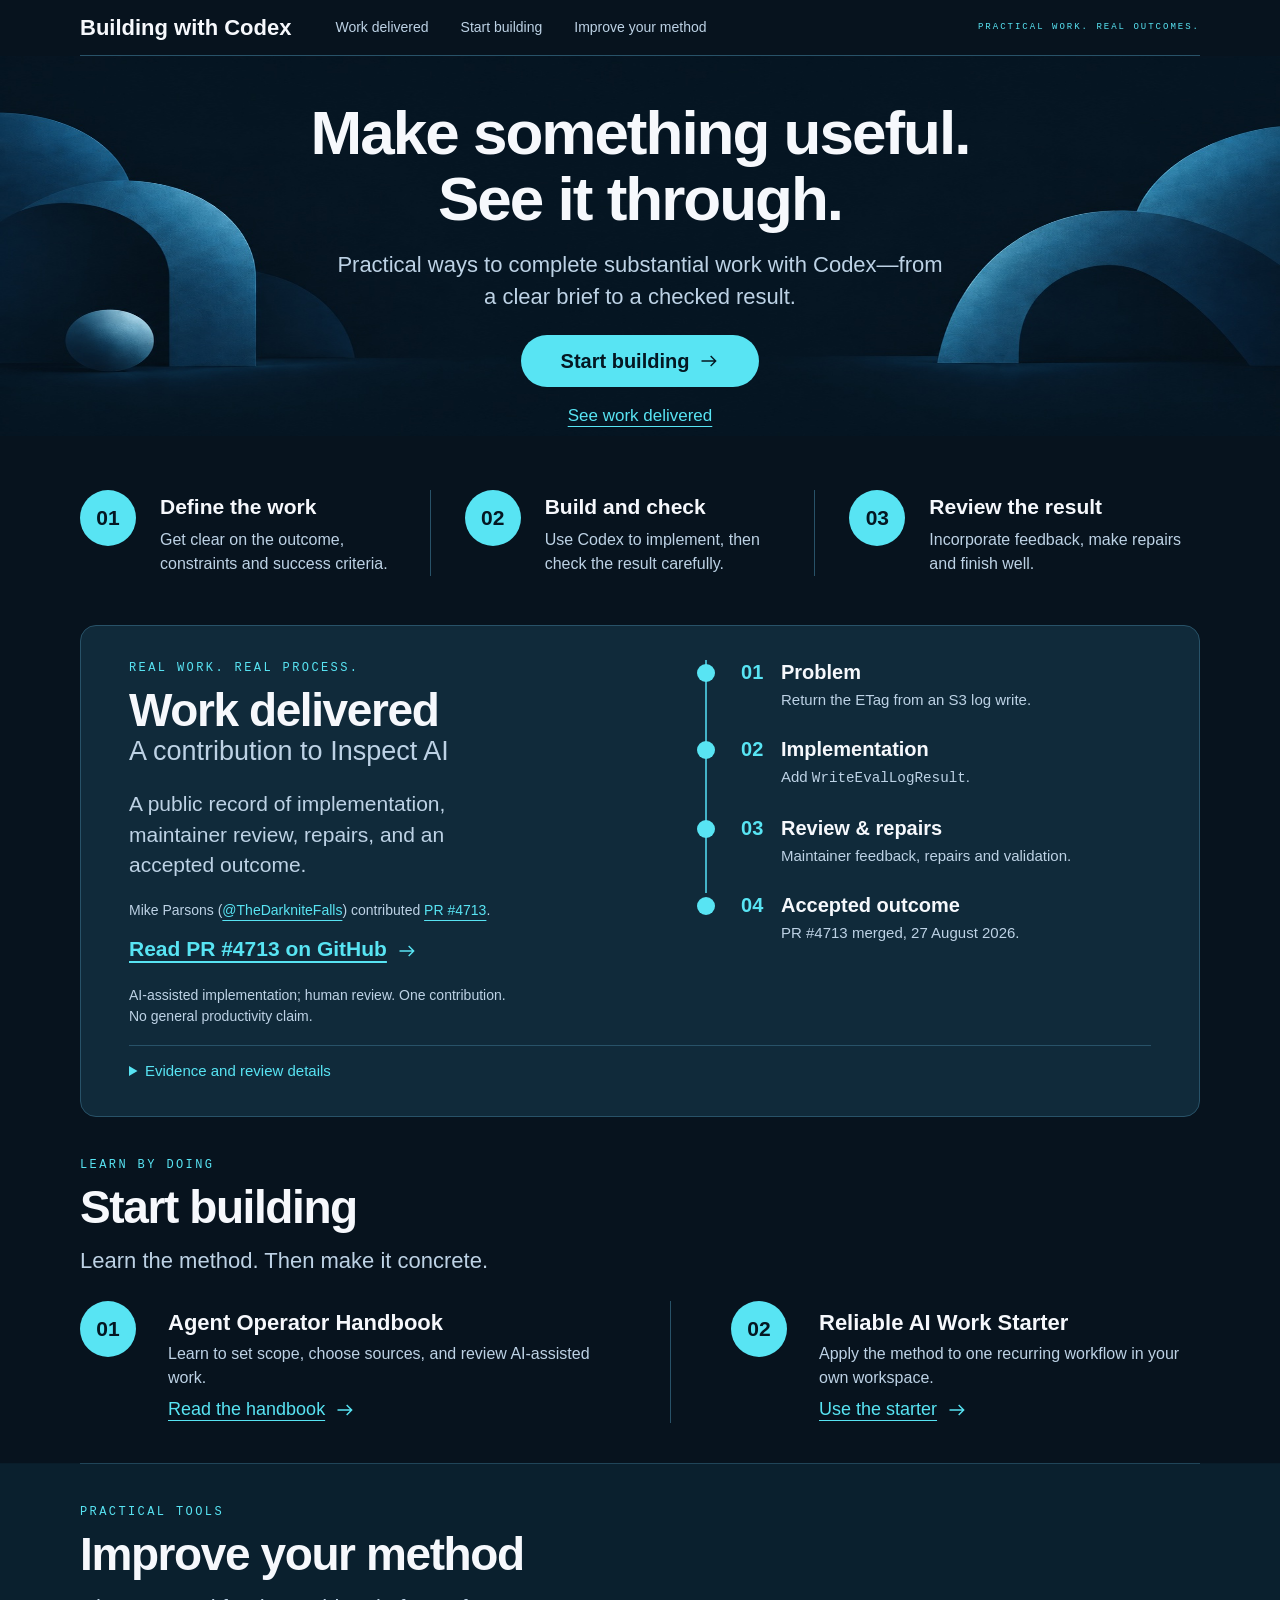
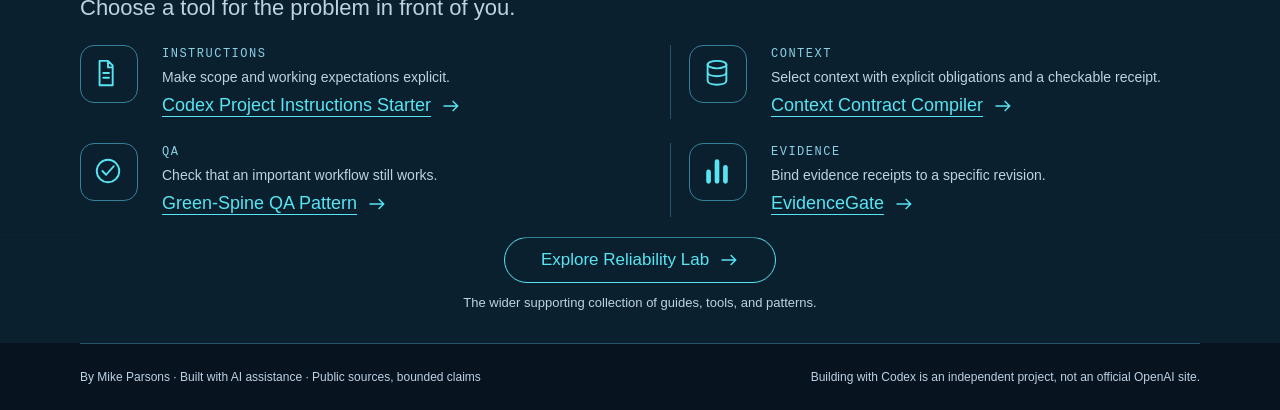
==== site/index.html @ 7960ef3a "Publish Building with Codex website" ====
<!doctype html>
<html lang="en">
<head>
<meta charset="utf-8">
<meta name="viewport" content="width=device-width, initial-scale=1">
<meta name="description" content="Practical ways to complete substantial useful work with Codex, with a public record of a reviewed contribution and tools to start building.">
<title>Building with Codex</title>
<link rel="icon" href="data:,">
<link rel="stylesheet" href="styles.css">
</head>
<body>
<a class="skip" href="#main">Skip to content</a>
<header class="wrap"><a class="brand" href="#main">Building with Codex</a><nav aria-label="Main navigation"><a href="#work">Work delivered</a><a href="#start">Start building<svg class="arrow" aria-hidden="true" viewBox="0 0 24 24" fill="none" stroke="currentColor" stroke-width="1.7"><path d="M3 12h17m-6-6 6 6-6 6"/></svg></a><a href="#method">Improve your method</a></nav><span class="tagline">Practical work. Real outcomes.</span></header>
<main id="main" tabindex="-1">
<section class="hero" aria-labelledby="hero-title">
<div class="hero-copy wrap"><h1 id="hero-title">Make something useful.<br>See it through.</h1><p class="intro">Practical ways to complete substantial work with Codex—from a clear brief to a checked result.</p><div class="actions"><a class="button" href="#start">Start building<svg class="arrow" aria-hidden="true" viewBox="0 0 24 24" fill="none" stroke="currentColor" stroke-width="1.7"><path d="M3 12h17m-6-6 6 6-6 6"/></svg></a><a href="#work">See work delivered</a></div></div>
<ol class="principles wrap"><li><span aria-hidden="true">01</span><div><h3>Define the work</h3><p>Get clear on the outcome, constraints and success criteria.</p></div></li><li><span aria-hidden="true">02</span><div><h3>Build and check</h3><p>Use Codex to implement, then check the result carefully.</p></div></li><li><span aria-hidden="true">03</span><div><h3>Review the result</h3><p>Incorporate feedback, make repairs and finish well.</p></div></li></ol>
</section>
<section id="work" class="work wrap" aria-labelledby="work-title"><div class="split">
<div class="case-summary"><p class="eyebrow">Real work. Real process.</p><h2 id="work-title">Work delivered</h2><h3>A contribution to Inspect AI</h3><p class="intro">A public record of implementation, maintainer review, repairs, and an accepted outcome.</p><p>Mike Parsons (<a href="https://github.com/TheDarkniteFalls">@TheDarkniteFalls</a>) contributed <a href="https://github.com/UKGovernmentBEIS/inspect_ai/pull/4713">PR #4713</a>.</p><a class="case-link" href="https://github.com/UKGovernmentBEIS/inspect_ai/pull/4713">Read PR #4713 on GitHub<svg class="arrow" aria-hidden="true" viewBox="0 0 24 24" fill="none" stroke="currentColor" stroke-width="1.7"><path d="M3 12h17m-6-6 6 6-6 6"/></svg></a></div>
<ol class="timeline compact"><li><h3>Problem</h3><p>Return the ETag from an S3 log write.</p></li><li><h3>Implementation</h3><p>Add <code>WriteEvalLogResult</code>.</p></li><li><h3>Review &amp; repairs</h3><p>Maintainer feedback, repairs and validation.</p></li><li><h3>Accepted outcome</h3><p>PR #4713 merged, 27 August 2026.</p></li></ol><p class="case-note">AI-assisted implementation; human review. One contribution. No general productivity claim.</p><details class="evidence"><summary>Evidence and review details</summary><ol class="timeline"><li><h3>Problem</h3><p><a href="https://github.com/UKGovernmentBEIS/inspect_ai/issues/4699">Issue #4699</a> requested the ETag from an S3 log write so callers could chain conditional writes.</p></li><li><h3>Implementation</h3><p><code>WriteEvalLogResult</code> returns the S3 write ETag from <code>write_eval_log</code>, or <code>None</code> for non-S3 writes.</p></li><li><h3>Review &amp; repairs</h3><p>Maintainer @ransomr requested changes. Repairs covered ETag capture, tracing, missing-file behavior, documentation, and the <a href="https://github.com/UKGovernmentBEIS/inspect_ai/commit/41d1eea0a1250882f185164006537cf470f81890">Trio S3 read path</a>. <a href="https://github.com/UKGovernmentBEIS/inspect_ai/pull/4713#issuecomment-5423644553">Read the repair summary</a>.</p></li><li><h3>Accepted outcome</h3><p>@ransomr <a href="https://github.com/UKGovernmentBEIS/inspect_ai/pull/4713#pullrequestreview-5043840043">approved the repaired PR</a>, which was <a href="https://github.com/UKGovernmentBEIS/inspect_ai/commit/e789de9a2a38961ce4d8051d04f62a5bc8f66c46">merged on 27 August 2026</a>.</p></li></ol>
<div class="disclosure"><p><strong>AI assistance:</strong> OpenAI Codex assisted implementation, review, and validation. The public PR says the final diff and results were reviewed before publication. Maintainer review comments also disclose AI generation with maintainer review before posting.</p><p><strong>What this shows:</strong> one specific contribution and its repair cycle. It does not establish speed, productivity, or general capability. A measured case study is a future possibility, not a result reported here.</p></div></details>
</div></section>
<section id="start" class="wrap section" aria-labelledby="start-title"><p class="eyebrow">Learn by doing</p><h2 id="start-title">Start building</h2><p class="intro">Learn the method. Then make it concrete.</p><ol class="routes"><li><span class="number" aria-hidden="true">01</span><div><h3>Agent Operator Handbook</h3><p>Learn to set scope, choose sources, and review AI-assisted work.</p><a href="https://github.com/TheDarkniteFalls/agent-operator-handbook">Read the handbook<svg class="arrow" aria-hidden="true" viewBox="0 0 24 24" fill="none" stroke="currentColor" stroke-width="1.7"><path d="M3 12h17m-6-6 6 6-6 6"/></svg></a></div></li><li><span class="number" aria-hidden="true">02</span><div><h3>Reliable AI Work Starter</h3><p>Apply the method to one recurring workflow in your own workspace.</p><a href="https://github.com/TheDarkniteFalls/reliable-ai-work-starter">Use the starter<svg class="arrow" aria-hidden="true" viewBox="0 0 24 24" fill="none" stroke="currentColor" stroke-width="1.7"><path d="M3 12h17m-6-6 6 6-6 6"/></svg></a></div></li></ol></section>
<section id="method" class="wrap section method" aria-labelledby="method-title"><div><p class="eyebrow">Practical tools</p><h2 id="method-title">Improve your method</h2><p class="intro">Choose a tool for the problem in front of you.</p></div><dl class="tools"><div><dt><svg class="tool-icon" aria-hidden="true" viewBox="0 0 32 32" fill="none" stroke="currentColor" stroke-width="2" stroke-linecap="round" stroke-linejoin="round"><path d="M7 3h9l5 5v21H7z M16 3v7h5 M11 16h6 M11 21h6"/></svg>Instructions</dt><dd><p>Make scope and working expectations explicit.</p><a href="https://github.com/TheDarkniteFalls/codex-project-instructions-starter">Codex Project Instructions Starter<svg class="arrow" aria-hidden="true" viewBox="0 0 24 24" fill="none" stroke="currentColor" stroke-width="1.7"><path d="M3 12h17m-6-6 6 6-6 6"/></svg></a></dd></div><div><dt><svg class="tool-icon" aria-hidden="true" viewBox="0 0 32 32" fill="none" stroke="currentColor" stroke-width="2" stroke-linecap="round" stroke-linejoin="round"><ellipse cx="16" cy="7" rx="10" ry="4"/><path d="M6 7v17c0 6 20 6 20 0V7 M6 15c0 6 20 6 20 0"/></svg>Context</dt><dd><p>Select context with explicit obligations and a checkable receipt.</p><a href="https://github.com/TheDarkniteFalls/context-contract-compiler">Context Contract Compiler<svg class="arrow" aria-hidden="true" viewBox="0 0 24 24" fill="none" stroke="currentColor" stroke-width="1.7"><path d="M3 12h17m-6-6 6 6-6 6"/></svg></a></dd></div><div><dt><svg class="tool-icon" aria-hidden="true" viewBox="0 0 32 32" fill="none" stroke="currentColor" stroke-width="2" stroke-linecap="round" stroke-linejoin="round"><circle cx="16" cy="16" r="12"/><path d="m10 16 4 4 8-9"/></svg>QA</dt><dd><p>Check that an important workflow still works.</p><a href="https://github.com/TheDarkniteFalls/green-spine-qa-pattern">Green-Spine QA Pattern<svg class="arrow" aria-hidden="true" viewBox="0 0 24 24" fill="none" stroke="currentColor" stroke-width="1.7"><path d="M3 12h17m-6-6 6 6-6 6"/></svg></a></dd></div><div><dt><svg class="tool-icon" aria-hidden="true" viewBox="0 0 32 32" fill="none" stroke="currentColor" stroke-width="2" stroke-linecap="round" stroke-linejoin="round"><path d="M7 27V17 M16 27V6 M25 27V12" stroke-width="5"/></svg>Evidence</dt><dd><p>Bind evidence receipts to a specific revision.</p><a href="https://github.com/TheDarkniteFalls/evidencegate">EvidenceGate<svg class="arrow" aria-hidden="true" viewBox="0 0 24 24" fill="none" stroke="currentColor" stroke-width="1.7"><path d="M3 12h17m-6-6 6 6-6 6"/></svg></a></dd></div></dl></section>
<aside class="lab wrap"><div><h2><a class="button outline" href="https://github.com/TheDarkniteFalls/local-assistant-reliability-lab">Explore Reliability Lab<svg class="arrow" aria-hidden="true" viewBox="0 0 24 24" fill="none" stroke="currentColor" stroke-width="1.7"><path d="M3 12h17m-6-6 6 6-6 6"/></svg></a></h2><p>The wider supporting collection of guides, tools, and patterns.</p></div></aside>
</main>
<footer class="wrap"><p>By Mike Parsons · Built with AI assistance · Public sources, bounded claims</p><p>Building with Codex is an independent project, not an official OpenAI site.</p></footer>
</body></html>
---- site/styles.css ----
:root{color-scheme:dark;--bg:#07131e;--surface:#102a3a;--ink:#f6f8fc;--muted:#bdd2e5;--accent:#58e4f3;--line:#285268;font-family:Arial,Helvetica,sans-serif;color:var(--ink);background:var(--bg)}
*{box-sizing:border-box}body{margin:0;font-size:17px;line-height:1.5}a{color:var(--accent);text-underline-offset:5px}a:hover{color:white}a:focus-visible,summary:focus-visible{outline:3px solid var(--accent);outline-offset:6px}p,h1,h2,h3{margin:0}p{color:var(--muted)}.wrap{width:min(1120px,calc(100% - 72px));margin-inline:auto}header{display:flex;align-items:center;gap:44px;min-height:56px;border-bottom:1px solid var(--line)}.brand{color:var(--ink);font-size:22px;font-weight:700;text-decoration:none;white-space:nowrap}nav{display:flex;gap:32px}nav a{color:var(--muted);font-size:14px;text-decoration:none}.tagline{margin-left:auto;color:var(--accent);text-transform:uppercase;font:9px/1.5 monospace;letter-spacing:2px}h1{font-size:clamp(40px,5.3vw,62px);line-height:1.06;letter-spacing:-2px;font-weight:750}h2{font-size:46px;line-height:1.1;letter-spacing:-1.4px}h3{font-size:23px;line-height:1.25}.intro{font-size:22px;line-height:1.45;margin-top:12px}.hero{background-image:url('assets/workshop.jpg');background-position:center top;background-repeat:no-repeat;background-size:100% 380px}.hero-copy{text-align:center;padding:44px 0 24px}.hero-copy .intro{max-width:620px;margin:18px auto 0}.actions{display:flex;align-items:center;flex-direction:column;gap:16px;margin-top:22px}.button{display:inline-flex;align-items:center;justify-content:center;border-radius:32px;background:var(--accent);color:#041722;padding:11px 40px;font-size:20px;font-weight:700;text-decoration:none;min-height:46px}.button:hover{background:#a0f4fc;color:#041722}.principles{list-style:none;display:grid;grid-template-columns:repeat(3,1fr);gap:34px;padding:20px 0 32px}.principles li{display:flex;align-items:flex-start;gap:24px;padding-right:24px;border-right:1px solid var(--line)}.principles li:last-child{border:0;padding-right:0}.principles span,.number{display:grid;place-items:center;flex:none;width:56px;height:56px;border-radius:50%;background:var(--accent);color:#041722;font-size:21px;font-weight:700}.principles h3{font-size:21px;margin:4px 0 8px}.principles p{font-size:16px;line-height:1.5}.work{padding:34px 48px;background:var(--surface);border:1px solid var(--line);border-radius:16px}.split{display:grid;grid-template-columns:1fr 1fr;column-gap:70px}.eyebrow{color:var(--accent);font:12px/1.4 monospace;text-transform:uppercase;letter-spacing:2.4px;margin-bottom:8px}.case-summary h3{font-size:27px;font-weight:500;color:var(--muted)}.case-summary .intro{max-width:370px;margin-block:20px;font-size:21px}.case-summary>p:not(.intro):not(.eyebrow){font-size:14px;margin-bottom:12px}.case-link{font-size:21px;font-weight:600}.timeline{list-style:none;padding:0 0 0 30px;margin:0;counter-reset:step}.timeline li{counter-increment:step;position:relative;border-left:2px solid #43b2c7;padding:0 0 26px 46px}.timeline li:last-child{border-color:transparent;padding-bottom:0}.timeline li:before{content:'';position:absolute;left:-10px;top:4px;width:18px;height:18px;background:var(--accent);border-radius:50%}.timeline h3{font-size:20px;margin-bottom:4px}.timeline h3:before{content:'0' counter(step);color:var(--accent);font-size:20px;display:inline-block;width:40px;margin-left:-12px}.timeline p{font-size:15px;padding-left:28px}.case-note{font-size:14px;max-width:390px;margin-top:20px}.evidence{grid-column:1/-1;margin-top:18px;border-top:1px solid var(--line);padding-top:14px;font-size:15px}.evidence summary{color:var(--accent);cursor:pointer;width:fit-content}.evidence .timeline{margin-top:28px}.evidence .timeline p{max-width:780px}.disclosure{border-top:1px solid var(--line);margin-top:24px;padding-top:20px}.disclosure p+p{margin-top:12px}code{font-size:.95em;overflow-wrap:anywhere}.section{padding-block:40px}.routes{list-style:none;padding:0;margin:24px 0 0;display:grid;grid-template-columns:1fr 1fr;gap:60px}.routes li{display:flex;gap:32px}.routes li+li{border-left:1px solid var(--line);padding-left:60px}.routes h3{font-size:22px;margin-top:8px}.routes p{font-size:16px;margin:6px 0}.routes a{font-size:18px}.method{border-top:1px solid var(--line);padding-bottom:20px}.tools{margin:22px 0 0;display:grid;grid-template-columns:1fr 1fr;gap:24px 60px}.tools>div{position:relative;padding-left:82px;min-height:74px}.tools>div:before{content:'';position:absolute;left:0;top:0;width:56px;height:56px;border:1px solid #368199;border-radius:14px;background-position:center;background-repeat:no-repeat;background-size:28px}.tools>div:nth-child(even){border-left:1px solid var(--line);padding-left:100px}.tools>div:nth-child(even):before{left:18px}dt{font:12px/1.5 monospace;text-transform:uppercase;letter-spacing:1.5px;color:#8bd0e5}dd{margin:4px 0 0}dd p{font-size:14px;margin-bottom:4px}dd a{font-size:18px}.lab{text-align:center;padding:0 0 30px}.lab h2{font-size:18px;letter-spacing:0}.outline{font-size:17px;font-weight:500;border:1px solid var(--accent);background:none;color:var(--accent);padding:10px 36px}.lab p{font-size:13px;margin-top:10px}footer{border-top:1px solid var(--line);padding-block:24px;display:flex;justify-content:space-between;gap:24px;font-size:12px}.skip{position:absolute;top:-100px;left:16px;background:var(--bg);padding:12px;z-index:5}.skip:focus{top:12px}main:focus{outline:none}
@media(max-width:1000px){.wrap{width:calc(100% - 48px)}header{gap:24px}.tagline{display:none}nav{margin-left:auto;gap:20px}.hero{background-size:auto 410px}.split{gap:30px}.work{padding:30px}.principles{gap:20px}.principles li{gap:14px;padding-right:16px}.principles h3{font-size:18px}.principles p{font-size:14px}.routes{gap:30px}.routes li{gap:20px}.routes li+li{padding-left:30px}.tools{gap:24px}.tools>div:nth-child(even){padding-left:82px}.tools>div:nth-child(even):before{left:8px}dd a{font-size:16px}}
@media(max-width:700px){.wrap{width:calc(100% - 36px)}header{flex-wrap:wrap;gap:12px;padding-block:18px}.brand{font-size:21px}nav{width:100%;margin:0;justify-content:space-between;gap:10px}nav a{font-size:12px}.hero{background-size:auto 340px}.hero-copy{padding-top:42px}h1{font-size:42px;letter-spacing:-1.5px}.hero-copy .intro{font-size:18px;max-width:350px}.principles{grid-template-columns:1fr;gap:20px;padding-top:18px}.principles li{border:0;padding:0;gap:20px}.principles h3{font-size:20px}.principles p{font-size:15px}.principles span,.number{width:48px;height:48px;font-size:18px}.split{grid-template-columns:1fr;gap:24px}.work{padding:26px 22px}.work h2,h2{font-size:37px}.case-summary h3{font-size:23px}.case-summary .intro{font-size:19px;margin-block:16px}.timeline{padding-left:9px}.timeline li{padding-left:30px}.case-note{margin:0}.evidence{margin:0}.intro{font-size:19px}.routes,.tools{grid-template-columns:1fr;gap:26px}.routes li+li{border:0;padding-left:0}.routes h3{font-size:21px}.tools>div:nth-child(even){border:0;padding-left:82px}.tools>div:nth-child(even):before{left:0}.section{padding-block:34px}dd a{font-size:17px}footer{display:block}footer p+p{margin-top:10px}}

.arrow{width:20px;height:20px;vertical-align:middle;margin-left:10px;flex:none}.tool-icon{position:absolute;width:30px;height:30px;left:13px;top:13px;color:var(--accent)}.tools>div:nth-child(even) .tool-icon{left:31px}@media(max-width:1000px){.tools>div:nth-child(even) .tool-icon{left:21px}}@media(max-width:700px){.tools>div:nth-child(even) .tool-icon{left:13px}}nav .arrow{display:none}
.method,.lab{background:#0a202e;box-shadow:0 0 0 100vmax #0a202e;clip-path:inset(0 -100vmax)}

dd a{display:inline-flex;align-items:center;gap:10px}dd a .arrow{margin-left:0}
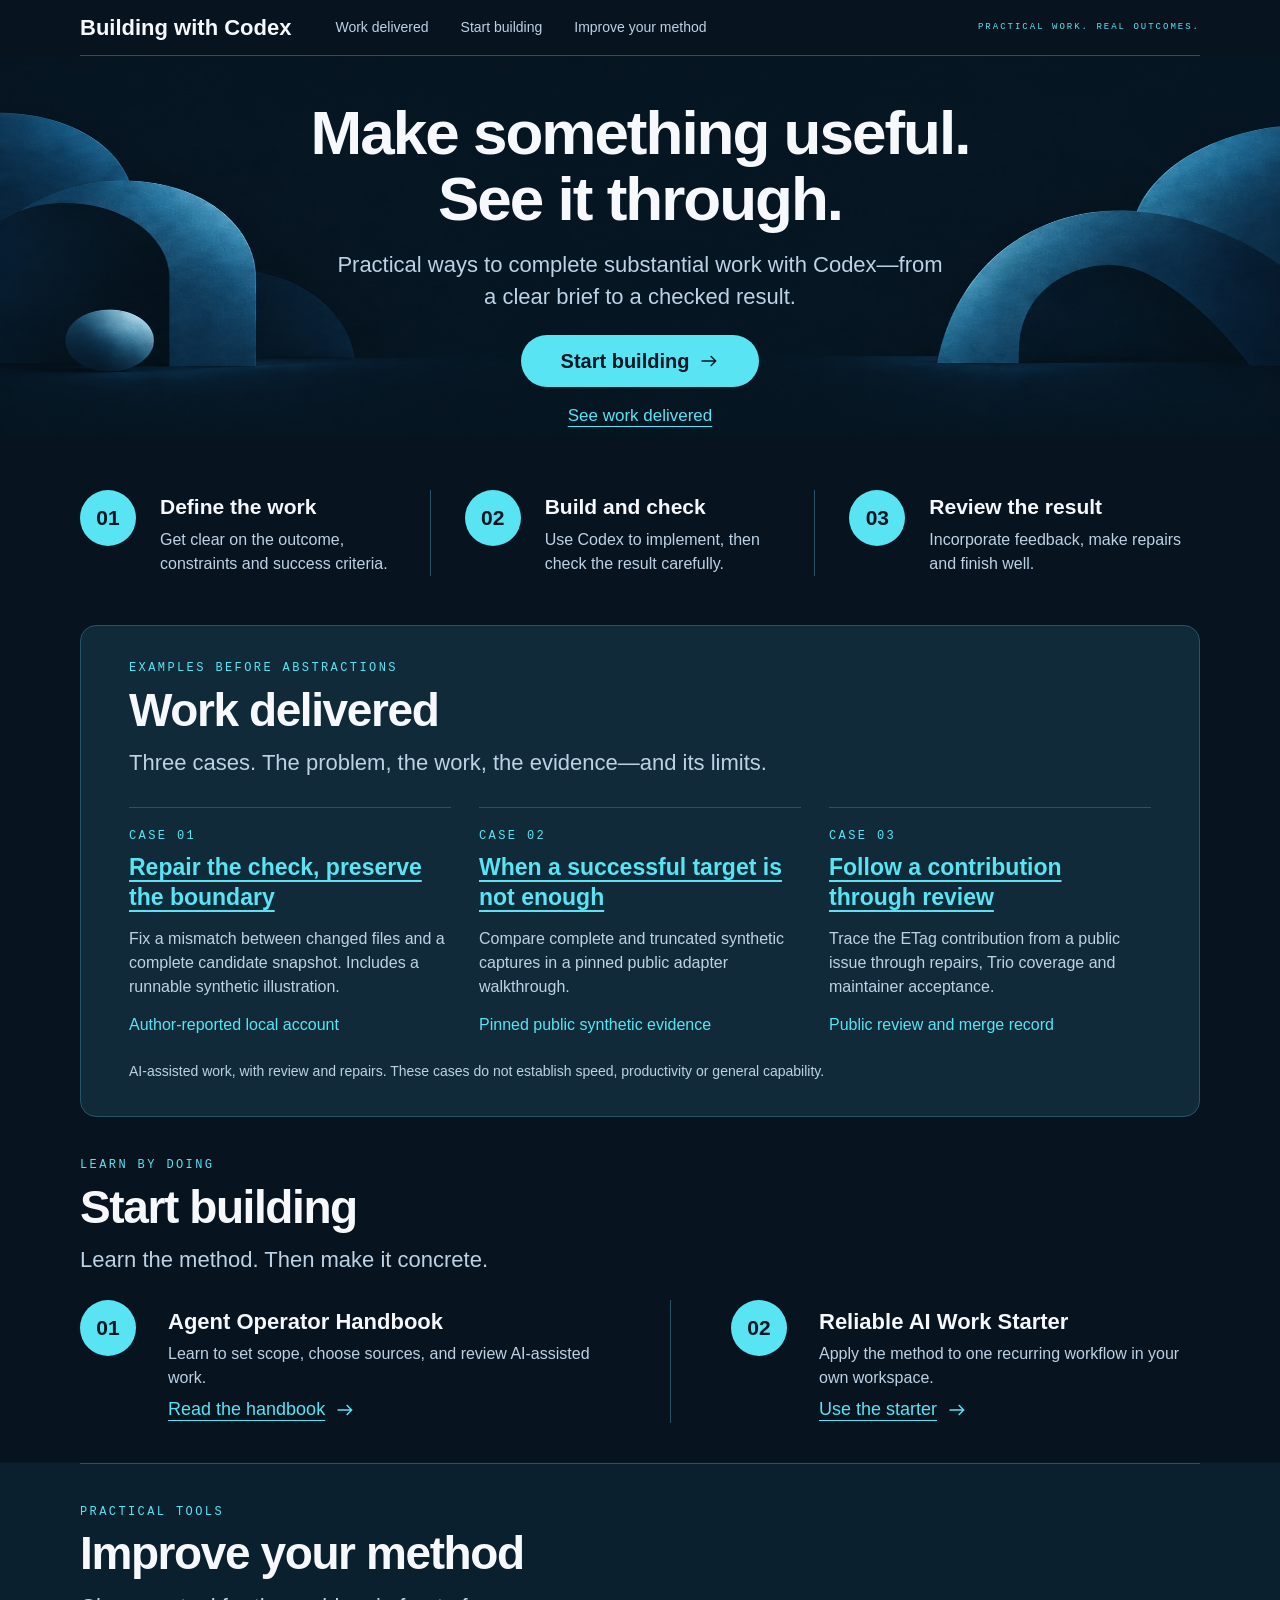
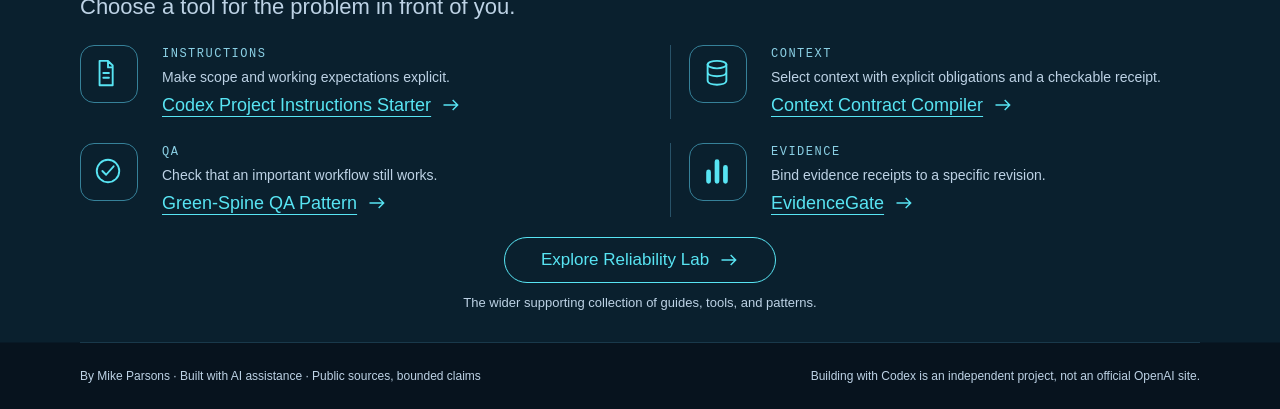
==== commit 4990cab1: "Add three practical Codex case studies" ====
--- a/site/index.html
+++ b/site/index.html
@@ -16,11 +16,7 @@
 <div class="hero-copy wrap"><h1 id="hero-title">Make something useful.<br>See it through.</h1><p class="intro">Practical ways to complete substantial work with Codex—from a clear brief to a checked result.</p><div class="actions"><a class="button" href="#start">Start building<svg class="arrow" aria-hidden="true" viewBox="0 0 24 24" fill="none" stroke="currentColor" stroke-width="1.7"><path d="M3 12h17m-6-6 6 6-6 6"/></svg></a><a href="#work">See work delivered</a></div></div>
 <ol class="principles wrap"><li><span aria-hidden="true">01</span><div><h3>Define the work</h3><p>Get clear on the outcome, constraints and success criteria.</p></div></li><li><span aria-hidden="true">02</span><div><h3>Build and check</h3><p>Use Codex to implement, then check the result carefully.</p></div></li><li><span aria-hidden="true">03</span><div><h3>Review the result</h3><p>Incorporate feedback, make repairs and finish well.</p></div></li></ol>
 </section>
-<section id="work" class="work wrap" aria-labelledby="work-title"><div class="split">
-<div class="case-summary"><p class="eyebrow">Real work. Real process.</p><h2 id="work-title">Work delivered</h2><h3>A contribution to Inspect AI</h3><p class="intro">A public record of implementation, maintainer review, repairs, and an accepted outcome.</p><p>Mike Parsons (<a href="https://github.com/TheDarkniteFalls">@TheDarkniteFalls</a>) contributed <a href="https://github.com/UKGovernmentBEIS/inspect_ai/pull/4713">PR #4713</a>.</p><a class="case-link" href="https://github.com/UKGovernmentBEIS/inspect_ai/pull/4713">Read PR #4713 on GitHub<svg class="arrow" aria-hidden="true" viewBox="0 0 24 24" fill="none" stroke="currentColor" stroke-width="1.7"><path d="M3 12h17m-6-6 6 6-6 6"/></svg></a></div>
-<ol class="timeline compact"><li><h3>Problem</h3><p>Return the ETag from an S3 log write.</p></li><li><h3>Implementation</h3><p>Add <code>WriteEvalLogResult</code>.</p></li><li><h3>Review &amp; repairs</h3><p>Maintainer feedback, repairs and validation.</p></li><li><h3>Accepted outcome</h3><p>PR #4713 merged, 27 August 2026.</p></li></ol><p class="case-note">AI-assisted implementation; human review. One contribution. No general productivity claim.</p><details class="evidence"><summary>Evidence and review details</summary><ol class="timeline"><li><h3>Problem</h3><p><a href="https://github.com/UKGovernmentBEIS/inspect_ai/issues/4699">Issue #4699</a> requested the ETag from an S3 log write so callers could chain conditional writes.</p></li><li><h3>Implementation</h3><p><code>WriteEvalLogResult</code> returns the S3 write ETag from <code>write_eval_log</code>, or <code>None</code> for non-S3 writes.</p></li><li><h3>Review &amp; repairs</h3><p>Maintainer @ransomr requested changes. Repairs covered ETag capture, tracing, missing-file behavior, documentation, and the <a href="https://github.com/UKGovernmentBEIS/inspect_ai/commit/41d1eea0a1250882f185164006537cf470f81890">Trio S3 read path</a>. <a href="https://github.com/UKGovernmentBEIS/inspect_ai/pull/4713#issuecomment-5423644553">Read the repair summary</a>.</p></li><li><h3>Accepted outcome</h3><p>@ransomr <a href="https://github.com/UKGovernmentBEIS/inspect_ai/pull/4713#pullrequestreview-5043840043">approved the repaired PR</a>, which was <a href="https://github.com/UKGovernmentBEIS/inspect_ai/commit/e789de9a2a38961ce4d8051d04f62a5bc8f66c46">merged on 27 August 2026</a>.</p></li></ol>
-<div class="disclosure"><p><strong>AI assistance:</strong> OpenAI Codex assisted implementation, review, and validation. The public PR says the final diff and results were reviewed before publication. Maintainer review comments also disclose AI generation with maintainer review before posting.</p><p><strong>What this shows:</strong> one specific contribution and its repair cycle. It does not establish speed, productivity, or general capability. A measured case study is a future possibility, not a result reported here.</p></div></details>
-</div></section>
+<section id="work" class="work wrap" aria-labelledby="work-title"><p class="eyebrow">Examples before abstractions</p><h2 id="work-title">Work delivered</h2><p class="intro">Three cases. The problem, the work, the evidence—and its limits.</p><div class="case-grid"><article class="case-card"><p class="eyebrow">Case 01</p><h3><a href="cases/validation-repair.html">Repair the check, preserve the boundary</a></h3><p>Fix a mismatch between changed files and a complete candidate snapshot. Includes a runnable synthetic illustration.</p><p class="source-label">Author-reported local account</p></article><article class="case-card"><p class="eyebrow">Case 02</p><h3><a href="cases/bazel-evidence.html">When a successful target is not enough</a></h3><p>Compare complete and truncated synthetic captures in a pinned public adapter walkthrough.</p><p class="source-label">Pinned public synthetic evidence</p></article><article class="case-card"><p class="eyebrow">Case 03</p><h3><a href="cases/inspect-ai.html">Follow a contribution through review</a></h3><p>Trace the ETag contribution from a public issue through repairs, Trio coverage and maintainer acceptance.</p><p class="source-label">Public review and merge record</p></article></div><p class="overview-note">AI-assisted work, with review and repairs. These cases do not establish speed, productivity or general capability.</p></section>
 <section id="start" class="wrap section" aria-labelledby="start-title"><p class="eyebrow">Learn by doing</p><h2 id="start-title">Start building</h2><p class="intro">Learn the method. Then make it concrete.</p><ol class="routes"><li><span class="number" aria-hidden="true">01</span><div><h3>Agent Operator Handbook</h3><p>Learn to set scope, choose sources, and review AI-assisted work.</p><a href="https://github.com/TheDarkniteFalls/agent-operator-handbook">Read the handbook<svg class="arrow" aria-hidden="true" viewBox="0 0 24 24" fill="none" stroke="currentColor" stroke-width="1.7"><path d="M3 12h17m-6-6 6 6-6 6"/></svg></a></div></li><li><span class="number" aria-hidden="true">02</span><div><h3>Reliable AI Work Starter</h3><p>Apply the method to one recurring workflow in your own workspace.</p><a href="https://github.com/TheDarkniteFalls/reliable-ai-work-starter">Use the starter<svg class="arrow" aria-hidden="true" viewBox="0 0 24 24" fill="none" stroke="currentColor" stroke-width="1.7"><path d="M3 12h17m-6-6 6 6-6 6"/></svg></a></div></li></ol></section>
 <section id="method" class="wrap section method" aria-labelledby="method-title"><div><p class="eyebrow">Practical tools</p><h2 id="method-title">Improve your method</h2><p class="intro">Choose a tool for the problem in front of you.</p></div><dl class="tools"><div><dt><svg class="tool-icon" aria-hidden="true" viewBox="0 0 32 32" fill="none" stroke="currentColor" stroke-width="2" stroke-linecap="round" stroke-linejoin="round"><path d="M7 3h9l5 5v21H7z M16 3v7h5 M11 16h6 M11 21h6"/></svg>Instructions</dt><dd><p>Make scope and working expectations explicit.</p><a href="https://github.com/TheDarkniteFalls/codex-project-instructions-starter">Codex Project Instructions Starter<svg class="arrow" aria-hidden="true" viewBox="0 0 24 24" fill="none" stroke="currentColor" stroke-width="1.7"><path d="M3 12h17m-6-6 6 6-6 6"/></svg></a></dd></div><div><dt><svg class="tool-icon" aria-hidden="true" viewBox="0 0 32 32" fill="none" stroke="currentColor" stroke-width="2" stroke-linecap="round" stroke-linejoin="round"><ellipse cx="16" cy="7" rx="10" ry="4"/><path d="M6 7v17c0 6 20 6 20 0V7 M6 15c0 6 20 6 20 0"/></svg>Context</dt><dd><p>Select context with explicit obligations and a checkable receipt.</p><a href="https://github.com/TheDarkniteFalls/context-contract-compiler">Context Contract Compiler<svg class="arrow" aria-hidden="true" viewBox="0 0 24 24" fill="none" stroke="currentColor" stroke-width="1.7"><path d="M3 12h17m-6-6 6 6-6 6"/></svg></a></dd></div><div><dt><svg class="tool-icon" aria-hidden="true" viewBox="0 0 32 32" fill="none" stroke="currentColor" stroke-width="2" stroke-linecap="round" stroke-linejoin="round"><circle cx="16" cy="16" r="12"/><path d="m10 16 4 4 8-9"/></svg>QA</dt><dd><p>Check that an important workflow still works.</p><a href="https://github.com/TheDarkniteFalls/green-spine-qa-pattern">Green-Spine QA Pattern<svg class="arrow" aria-hidden="true" viewBox="0 0 24 24" fill="none" stroke="currentColor" stroke-width="1.7"><path d="M3 12h17m-6-6 6 6-6 6"/></svg></a></dd></div><div><dt><svg class="tool-icon" aria-hidden="true" viewBox="0 0 32 32" fill="none" stroke="currentColor" stroke-width="2" stroke-linecap="round" stroke-linejoin="round"><path d="M7 27V17 M16 27V6 M25 27V12" stroke-width="5"/></svg>Evidence</dt><dd><p>Bind evidence receipts to a specific revision.</p><a href="https://github.com/TheDarkniteFalls/evidencegate">EvidenceGate<svg class="arrow" aria-hidden="true" viewBox="0 0 24 24" fill="none" stroke="currentColor" stroke-width="1.7"><path d="M3 12h17m-6-6 6 6-6 6"/></svg></a></dd></div></dl></section>
 <aside class="lab wrap"><div><h2><a class="button outline" href="https://github.com/TheDarkniteFalls/local-assistant-reliability-lab">Explore Reliability Lab<svg class="arrow" aria-hidden="true" viewBox="0 0 24 24" fill="none" stroke="currentColor" stroke-width="1.7"><path d="M3 12h17m-6-6 6 6-6 6"/></svg></a></h2><p>The wider supporting collection of guides, tools, and patterns.</p></div></aside>
--- a/site/styles.css
+++ b/site/styles.css
@@ -7,3 +7,6 @@
 .method,.lab{background:#0a202e;box-shadow:0 0 0 100vmax #0a202e;clip-path:inset(0 -100vmax)}
 
 dd a{display:inline-flex;align-items:center;gap:10px}dd a .arrow{margin-left:0}
+
+/* Linked case series */
+.case-grid{display:grid;grid-template-columns:repeat(3,minmax(0,1fr));gap:28px;margin-top:28px}.case-card{border-top:1px solid var(--line);padding-top:20px}.case-card h3{font-size:23px;line-height:1.3}.case-card>p:not(.eyebrow){margin-top:14px;font-size:16px}.case-card .source-label{font-size:13px;color:var(--accent)}.overview-note{margin-top:24px;font-size:14px}.case-page{max-width:880px;padding-block:52px}.case-page h1{font-size:clamp(36px,5vw,58px);max-width:820px}.case-page>.intro{max-width:740px;margin-top:22px}.case-toc{flex-wrap:wrap;gap:14px 26px;margin-block:28px}.case-toc a,.case-pagination a{font-size:16px;text-decoration:underline}.case-page section{padding-block:32px;border-top:1px solid var(--line);scroll-margin-top:20px}.case-page h2{font-size:32px;letter-spacing:-.7px}.case-page h3{margin-top:24px;font-size:23px}.case-page section p{margin-top:18px}.case-page li{color:var(--muted);margin-block:12px}.case-page pre{padding:20px;background:var(--bg);border:1px solid var(--line);border-radius:8px;overflow-x:auto;font-size:15px;line-height:1.7}.case-page pre code{overflow-wrap:normal}.example{background:var(--surface);border:1px solid var(--line);border-radius:12px;padding:22px;margin-block:24px}.example h3{margin-top:0}.example>p:first-child{margin-top:0}.comparison{display:grid;grid-template-columns:repeat(2,minmax(0,1fr));gap:22px;margin-top:24px}.comparison article{padding:22px;background:var(--surface);border:1px solid var(--line);border-radius:12px}.comparison article h3{margin-top:14px}.comparison article>a{display:inline-block;margin-top:18px}.case-pagination{border-top:1px solid var(--line);padding-top:28px;display:grid;grid-template-columns:1fr auto 1fr;gap:24px}.case-pagination>a:last-child{text-align:right}.reading-list{padding-left:24px}@media(max-width:700px){.case-grid,.comparison{grid-template-columns:1fr}.case-page{padding-block:32px}.case-page h2{font-size:29px}.case-page .case-toc{justify-content:flex-start}.case-pagination{display:flex;flex-direction:column;gap:22px}.case-pagination>a:last-child{text-align:left}.example{padding:16px}.case-page pre{padding:14px;font-size:13px}.case-page section{padding-block:26px}}
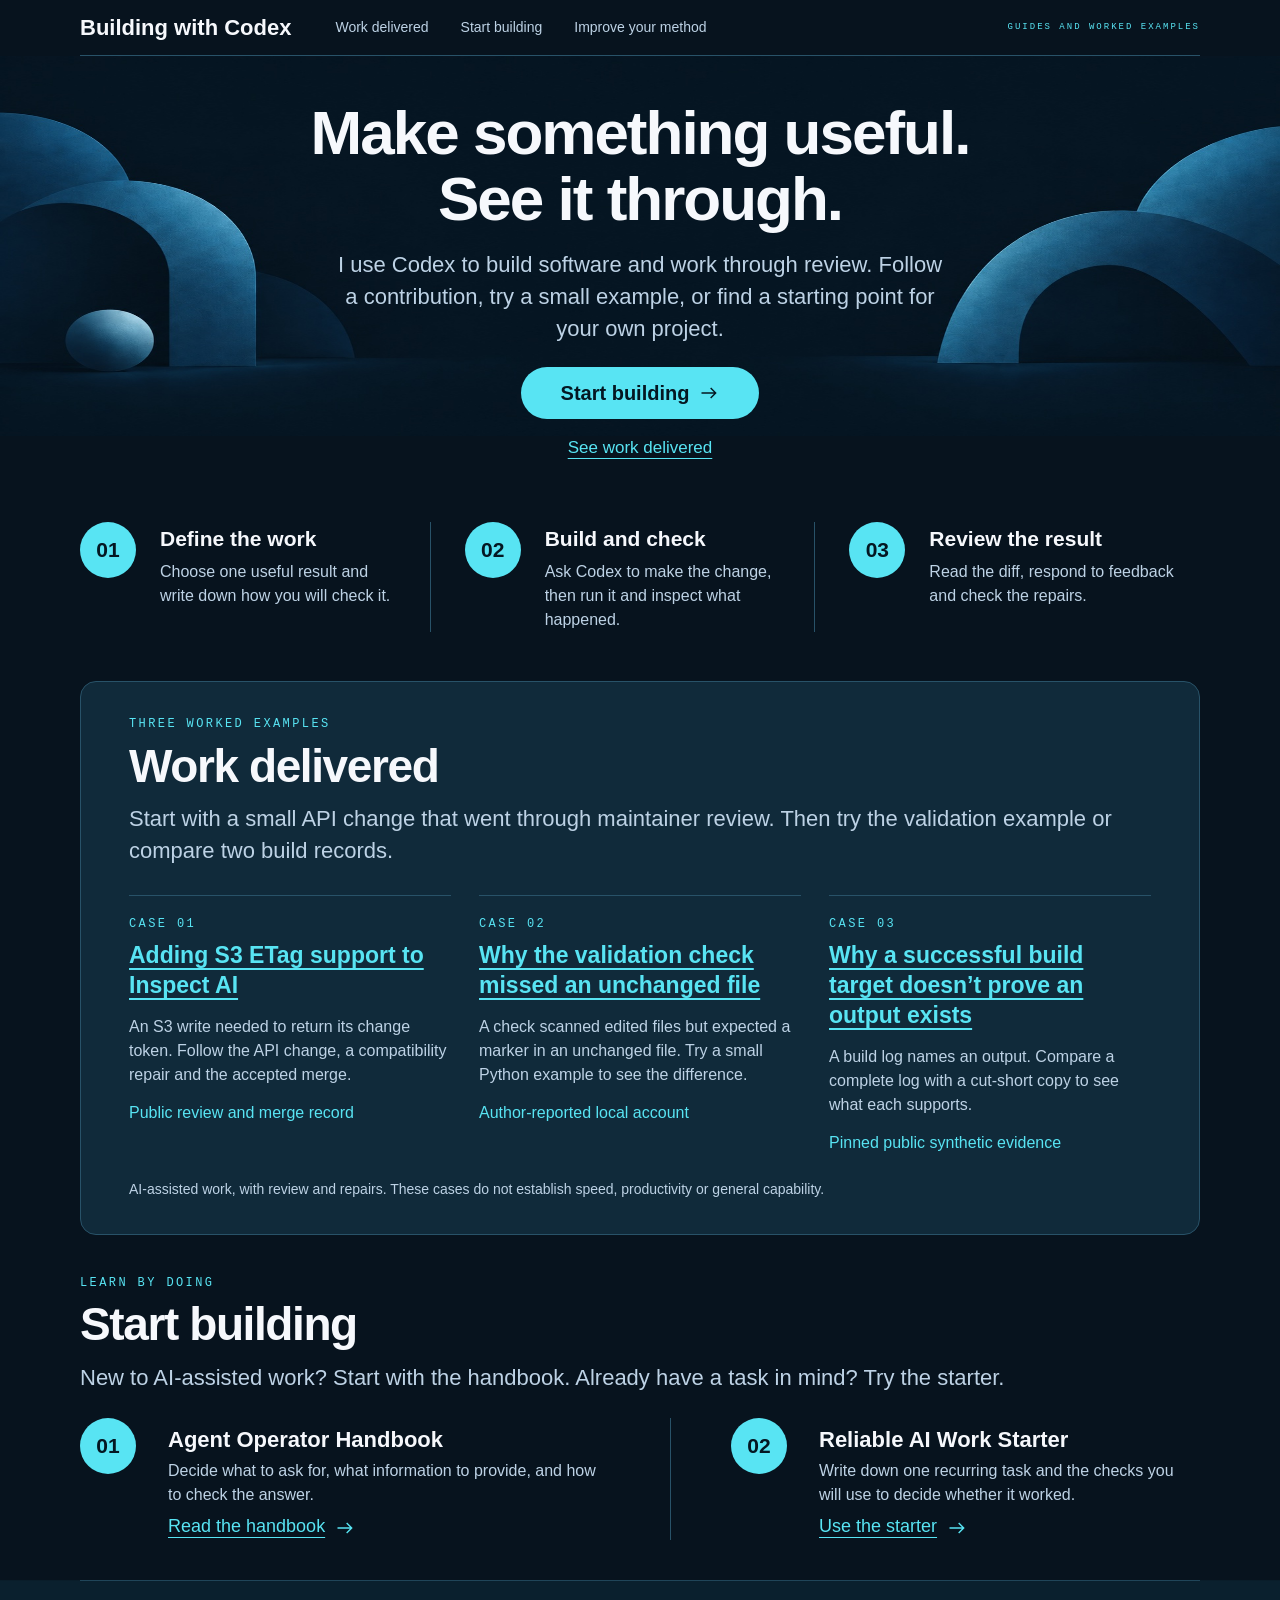
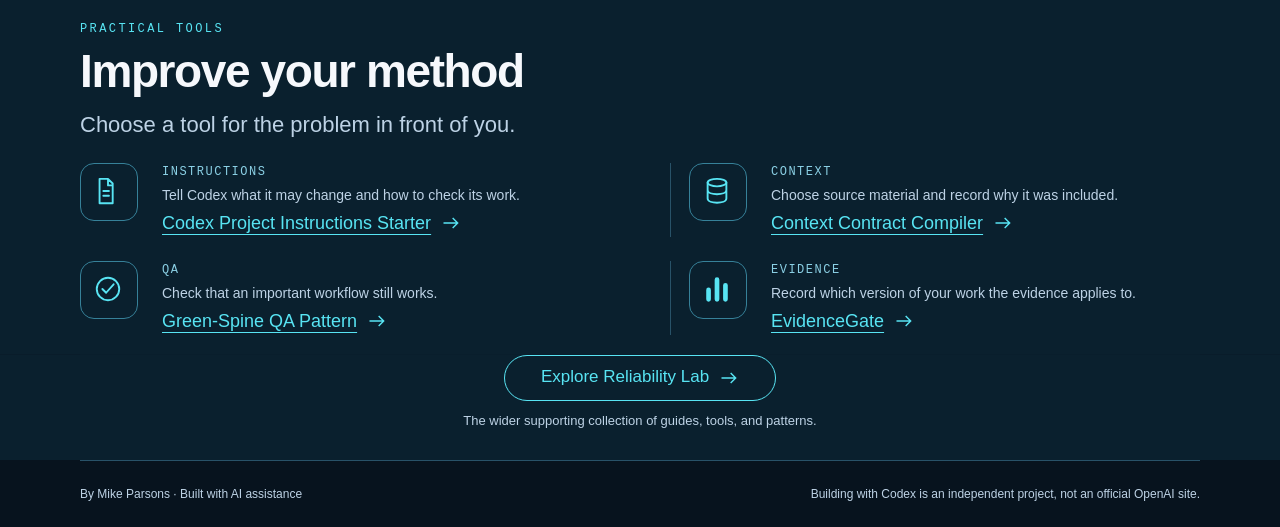
==== commit 5409cb7f: "Make guides and case studies clearer to read" ====
--- a/site/index.html
+++ b/site/index.html
@@ -10,16 +10,16 @@
 </head>
 <body>
 <a class="skip" href="#main">Skip to content</a>
-<header class="wrap"><a class="brand" href="#main">Building with Codex</a><nav aria-label="Main navigation"><a href="#work">Work delivered</a><a href="#start">Start building<svg class="arrow" aria-hidden="true" viewBox="0 0 24 24" fill="none" stroke="currentColor" stroke-width="1.7"><path d="M3 12h17m-6-6 6 6-6 6"/></svg></a><a href="#method">Improve your method</a></nav><span class="tagline">Practical work. Real outcomes.</span></header>
+<header class="wrap"><a class="brand" href="#main">Building with Codex</a><nav aria-label="Main navigation"><a href="#work">Work delivered</a><a href="#start">Start building<svg class="arrow" aria-hidden="true" viewBox="0 0 24 24" fill="none" stroke="currentColor" stroke-width="1.7"><path d="M3 12h17m-6-6 6 6-6 6"/></svg></a><a href="#method">Improve your method</a></nav><span class="tagline">Guides and worked examples</span></header>
 <main id="main" tabindex="-1">
 <section class="hero" aria-labelledby="hero-title">
-<div class="hero-copy wrap"><h1 id="hero-title">Make something useful.<br>See it through.</h1><p class="intro">Practical ways to complete substantial work with Codex—from a clear brief to a checked result.</p><div class="actions"><a class="button" href="#start">Start building<svg class="arrow" aria-hidden="true" viewBox="0 0 24 24" fill="none" stroke="currentColor" stroke-width="1.7"><path d="M3 12h17m-6-6 6 6-6 6"/></svg></a><a href="#work">See work delivered</a></div></div>
-<ol class="principles wrap"><li><span aria-hidden="true">01</span><div><h3>Define the work</h3><p>Get clear on the outcome, constraints and success criteria.</p></div></li><li><span aria-hidden="true">02</span><div><h3>Build and check</h3><p>Use Codex to implement, then check the result carefully.</p></div></li><li><span aria-hidden="true">03</span><div><h3>Review the result</h3><p>Incorporate feedback, make repairs and finish well.</p></div></li></ol>
+<div class="hero-copy wrap"><h1 id="hero-title">Make something useful.<br>See it through.</h1><p class="intro">I use Codex to build software and work through review. Follow a contribution, try a small example, or find a starting point for your own project.</p><div class="actions"><a class="button" href="#start">Start building<svg class="arrow" aria-hidden="true" viewBox="0 0 24 24" fill="none" stroke="currentColor" stroke-width="1.7"><path d="M3 12h17m-6-6 6 6-6 6"/></svg></a><a href="#work">See work delivered</a></div></div>
+<ol class="principles wrap"><li><span aria-hidden="true">01</span><div><h3>Define the work</h3><p>Choose one useful result and write down how you will check it.</p></div></li><li><span aria-hidden="true">02</span><div><h3>Build and check</h3><p>Ask Codex to make the change, then run it and inspect what happened.</p></div></li><li><span aria-hidden="true">03</span><div><h3>Review the result</h3><p>Read the diff, respond to feedback and check the repairs.</p></div></li></ol>
 </section>
-<section id="work" class="work wrap" aria-labelledby="work-title"><p class="eyebrow">Examples before abstractions</p><h2 id="work-title">Work delivered</h2><p class="intro">Three cases. The problem, the work, the evidence—and its limits.</p><div class="case-grid"><article class="case-card"><p class="eyebrow">Case 01</p><h3><a href="cases/validation-repair.html">Repair the check, preserve the boundary</a></h3><p>Fix a mismatch between changed files and a complete candidate snapshot. Includes a runnable synthetic illustration.</p><p class="source-label">Author-reported local account</p></article><article class="case-card"><p class="eyebrow">Case 02</p><h3><a href="cases/bazel-evidence.html">When a successful target is not enough</a></h3><p>Compare complete and truncated synthetic captures in a pinned public adapter walkthrough.</p><p class="source-label">Pinned public synthetic evidence</p></article><article class="case-card"><p class="eyebrow">Case 03</p><h3><a href="cases/inspect-ai.html">Follow a contribution through review</a></h3><p>Trace the ETag contribution from a public issue through repairs, Trio coverage and maintainer acceptance.</p><p class="source-label">Public review and merge record</p></article></div><p class="overview-note">AI-assisted work, with review and repairs. These cases do not establish speed, productivity or general capability.</p></section>
-<section id="start" class="wrap section" aria-labelledby="start-title"><p class="eyebrow">Learn by doing</p><h2 id="start-title">Start building</h2><p class="intro">Learn the method. Then make it concrete.</p><ol class="routes"><li><span class="number" aria-hidden="true">01</span><div><h3>Agent Operator Handbook</h3><p>Learn to set scope, choose sources, and review AI-assisted work.</p><a href="https://github.com/TheDarkniteFalls/agent-operator-handbook">Read the handbook<svg class="arrow" aria-hidden="true" viewBox="0 0 24 24" fill="none" stroke="currentColor" stroke-width="1.7"><path d="M3 12h17m-6-6 6 6-6 6"/></svg></a></div></li><li><span class="number" aria-hidden="true">02</span><div><h3>Reliable AI Work Starter</h3><p>Apply the method to one recurring workflow in your own workspace.</p><a href="https://github.com/TheDarkniteFalls/reliable-ai-work-starter">Use the starter<svg class="arrow" aria-hidden="true" viewBox="0 0 24 24" fill="none" stroke="currentColor" stroke-width="1.7"><path d="M3 12h17m-6-6 6 6-6 6"/></svg></a></div></li></ol></section>
-<section id="method" class="wrap section method" aria-labelledby="method-title"><div><p class="eyebrow">Practical tools</p><h2 id="method-title">Improve your method</h2><p class="intro">Choose a tool for the problem in front of you.</p></div><dl class="tools"><div><dt><svg class="tool-icon" aria-hidden="true" viewBox="0 0 32 32" fill="none" stroke="currentColor" stroke-width="2" stroke-linecap="round" stroke-linejoin="round"><path d="M7 3h9l5 5v21H7z M16 3v7h5 M11 16h6 M11 21h6"/></svg>Instructions</dt><dd><p>Make scope and working expectations explicit.</p><a href="https://github.com/TheDarkniteFalls/codex-project-instructions-starter">Codex Project Instructions Starter<svg class="arrow" aria-hidden="true" viewBox="0 0 24 24" fill="none" stroke="currentColor" stroke-width="1.7"><path d="M3 12h17m-6-6 6 6-6 6"/></svg></a></dd></div><div><dt><svg class="tool-icon" aria-hidden="true" viewBox="0 0 32 32" fill="none" stroke="currentColor" stroke-width="2" stroke-linecap="round" stroke-linejoin="round"><ellipse cx="16" cy="7" rx="10" ry="4"/><path d="M6 7v17c0 6 20 6 20 0V7 M6 15c0 6 20 6 20 0"/></svg>Context</dt><dd><p>Select context with explicit obligations and a checkable receipt.</p><a href="https://github.com/TheDarkniteFalls/context-contract-compiler">Context Contract Compiler<svg class="arrow" aria-hidden="true" viewBox="0 0 24 24" fill="none" stroke="currentColor" stroke-width="1.7"><path d="M3 12h17m-6-6 6 6-6 6"/></svg></a></dd></div><div><dt><svg class="tool-icon" aria-hidden="true" viewBox="0 0 32 32" fill="none" stroke="currentColor" stroke-width="2" stroke-linecap="round" stroke-linejoin="round"><circle cx="16" cy="16" r="12"/><path d="m10 16 4 4 8-9"/></svg>QA</dt><dd><p>Check that an important workflow still works.</p><a href="https://github.com/TheDarkniteFalls/green-spine-qa-pattern">Green-Spine QA Pattern<svg class="arrow" aria-hidden="true" viewBox="0 0 24 24" fill="none" stroke="currentColor" stroke-width="1.7"><path d="M3 12h17m-6-6 6 6-6 6"/></svg></a></dd></div><div><dt><svg class="tool-icon" aria-hidden="true" viewBox="0 0 32 32" fill="none" stroke="currentColor" stroke-width="2" stroke-linecap="round" stroke-linejoin="round"><path d="M7 27V17 M16 27V6 M25 27V12" stroke-width="5"/></svg>Evidence</dt><dd><p>Bind evidence receipts to a specific revision.</p><a href="https://github.com/TheDarkniteFalls/evidencegate">EvidenceGate<svg class="arrow" aria-hidden="true" viewBox="0 0 24 24" fill="none" stroke="currentColor" stroke-width="1.7"><path d="M3 12h17m-6-6 6 6-6 6"/></svg></a></dd></div></dl></section>
+<section id="work" class="work wrap" aria-labelledby="work-title"><p class="eyebrow">Three worked examples</p><h2 id="work-title">Work delivered</h2><p class="intro">Start with a small API change that went through maintainer review. Then try the validation example or compare two build records.</p><div class="case-grid"><article class="case-card"><p class="eyebrow">Case 01</p><h3><a href="cases/inspect-ai.html">Adding S3 ETag support to Inspect AI</a></h3><p>An S3 write needed to return its change token. Follow the API change, a compatibility repair and the accepted merge.</p><p class="source-label">Public review and merge record</p></article><article class="case-card"><p class="eyebrow">Case 02</p><h3><a href="cases/validation-repair.html">Why the validation check missed an unchanged file</a></h3><p>A check scanned edited files but expected a marker in an unchanged file. Try a small Python example to see the difference.</p><p class="source-label">Author-reported local account</p></article><article class="case-card"><p class="eyebrow">Case 03</p><h3><a href="cases/bazel-evidence.html">Why a successful build target doesn’t prove an output exists</a></h3><p>A build log names an output. Compare a complete log with a cut-short copy to see what each supports.</p><p class="source-label">Pinned public synthetic evidence</p></article></div><p class="overview-note">AI-assisted work, with review and repairs. These cases do not establish speed, productivity or general capability.</p></section>
+<section id="start" class="wrap section" aria-labelledby="start-title"><p class="eyebrow">Learn by doing</p><h2 id="start-title">Start building</h2><p class="intro">New to AI-assisted work? Start with the handbook. Already have a task in mind? Try the starter.</p><ol class="routes"><li><span class="number" aria-hidden="true">01</span><div><h3>Agent Operator Handbook</h3><p>Decide what to ask for, what information to provide, and how to check the answer.</p><a href="https://github.com/TheDarkniteFalls/agent-operator-handbook">Read the handbook<svg class="arrow" aria-hidden="true" viewBox="0 0 24 24" fill="none" stroke="currentColor" stroke-width="1.7"><path d="M3 12h17m-6-6 6 6-6 6"/></svg></a></div></li><li><span class="number" aria-hidden="true">02</span><div><h3>Reliable AI Work Starter</h3><p>Write down one recurring task and the checks you will use to decide whether it worked.</p><a href="https://github.com/TheDarkniteFalls/reliable-ai-work-starter">Use the starter<svg class="arrow" aria-hidden="true" viewBox="0 0 24 24" fill="none" stroke="currentColor" stroke-width="1.7"><path d="M3 12h17m-6-6 6 6-6 6"/></svg></a></div></li></ol></section>
+<section id="method" class="wrap section method" aria-labelledby="method-title"><div><p class="eyebrow">Practical tools</p><h2 id="method-title">Improve your method</h2><p class="intro">Choose a tool for the problem in front of you.</p></div><dl class="tools"><div><dt><svg class="tool-icon" aria-hidden="true" viewBox="0 0 32 32" fill="none" stroke="currentColor" stroke-width="2" stroke-linecap="round" stroke-linejoin="round"><path d="M7 3h9l5 5v21H7z M16 3v7h5 M11 16h6 M11 21h6"/></svg>Instructions</dt><dd><p>Tell Codex what it may change and how to check its work.</p><a href="https://github.com/TheDarkniteFalls/codex-project-instructions-starter">Codex Project Instructions Starter<svg class="arrow" aria-hidden="true" viewBox="0 0 24 24" fill="none" stroke="currentColor" stroke-width="1.7"><path d="M3 12h17m-6-6 6 6-6 6"/></svg></a></dd></div><div><dt><svg class="tool-icon" aria-hidden="true" viewBox="0 0 32 32" fill="none" stroke="currentColor" stroke-width="2" stroke-linecap="round" stroke-linejoin="round"><ellipse cx="16" cy="7" rx="10" ry="4"/><path d="M6 7v17c0 6 20 6 20 0V7 M6 15c0 6 20 6 20 0"/></svg>Context</dt><dd><p>Choose source material and record why it was included.</p><a href="https://github.com/TheDarkniteFalls/context-contract-compiler">Context Contract Compiler<svg class="arrow" aria-hidden="true" viewBox="0 0 24 24" fill="none" stroke="currentColor" stroke-width="1.7"><path d="M3 12h17m-6-6 6 6-6 6"/></svg></a></dd></div><div><dt><svg class="tool-icon" aria-hidden="true" viewBox="0 0 32 32" fill="none" stroke="currentColor" stroke-width="2" stroke-linecap="round" stroke-linejoin="round"><circle cx="16" cy="16" r="12"/><path d="m10 16 4 4 8-9"/></svg>QA</dt><dd><p>Check that an important workflow still works.</p><a href="https://github.com/TheDarkniteFalls/green-spine-qa-pattern">Green-Spine QA Pattern<svg class="arrow" aria-hidden="true" viewBox="0 0 24 24" fill="none" stroke="currentColor" stroke-width="1.7"><path d="M3 12h17m-6-6 6 6-6 6"/></svg></a></dd></div><div><dt><svg class="tool-icon" aria-hidden="true" viewBox="0 0 32 32" fill="none" stroke="currentColor" stroke-width="2" stroke-linecap="round" stroke-linejoin="round"><path d="M7 27V17 M16 27V6 M25 27V12" stroke-width="5"/></svg>Evidence</dt><dd><p>Record which version of your work the evidence applies to.</p><a href="https://github.com/TheDarkniteFalls/evidencegate">EvidenceGate<svg class="arrow" aria-hidden="true" viewBox="0 0 24 24" fill="none" stroke="currentColor" stroke-width="1.7"><path d="M3 12h17m-6-6 6 6-6 6"/></svg></a></dd></div></dl></section>
 <aside class="lab wrap"><div><h2><a class="button outline" href="https://github.com/TheDarkniteFalls/local-assistant-reliability-lab">Explore Reliability Lab<svg class="arrow" aria-hidden="true" viewBox="0 0 24 24" fill="none" stroke="currentColor" stroke-width="1.7"><path d="M3 12h17m-6-6 6 6-6 6"/></svg></a></h2><p>The wider supporting collection of guides, tools, and patterns.</p></div></aside>
 </main>
-<footer class="wrap"><p>By Mike Parsons · Built with AI assistance · Public sources, bounded claims</p><p>Building with Codex is an independent project, not an official OpenAI site.</p></footer>
+<footer class="wrap"><p>By Mike Parsons · Built with AI assistance</p><p>Building with Codex is an independent project, not an official OpenAI site.</p></footer>
 </body></html>
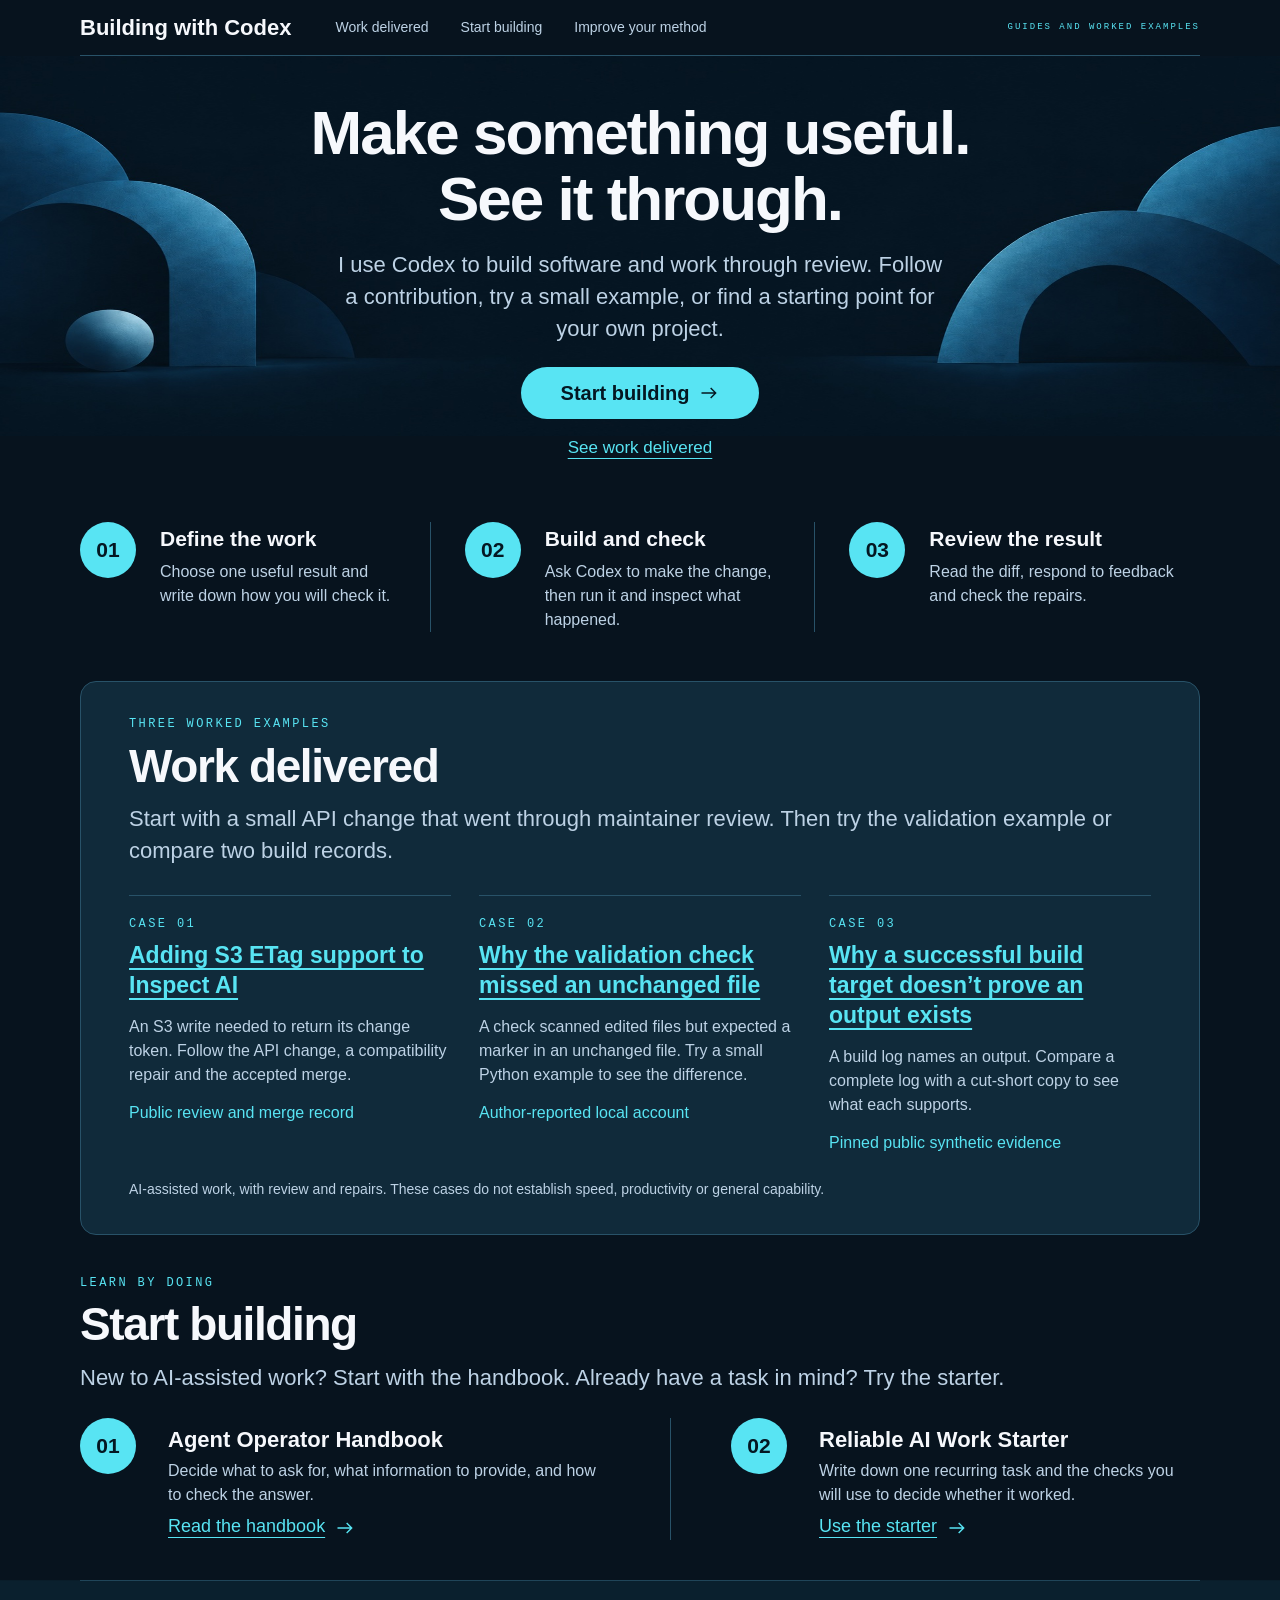
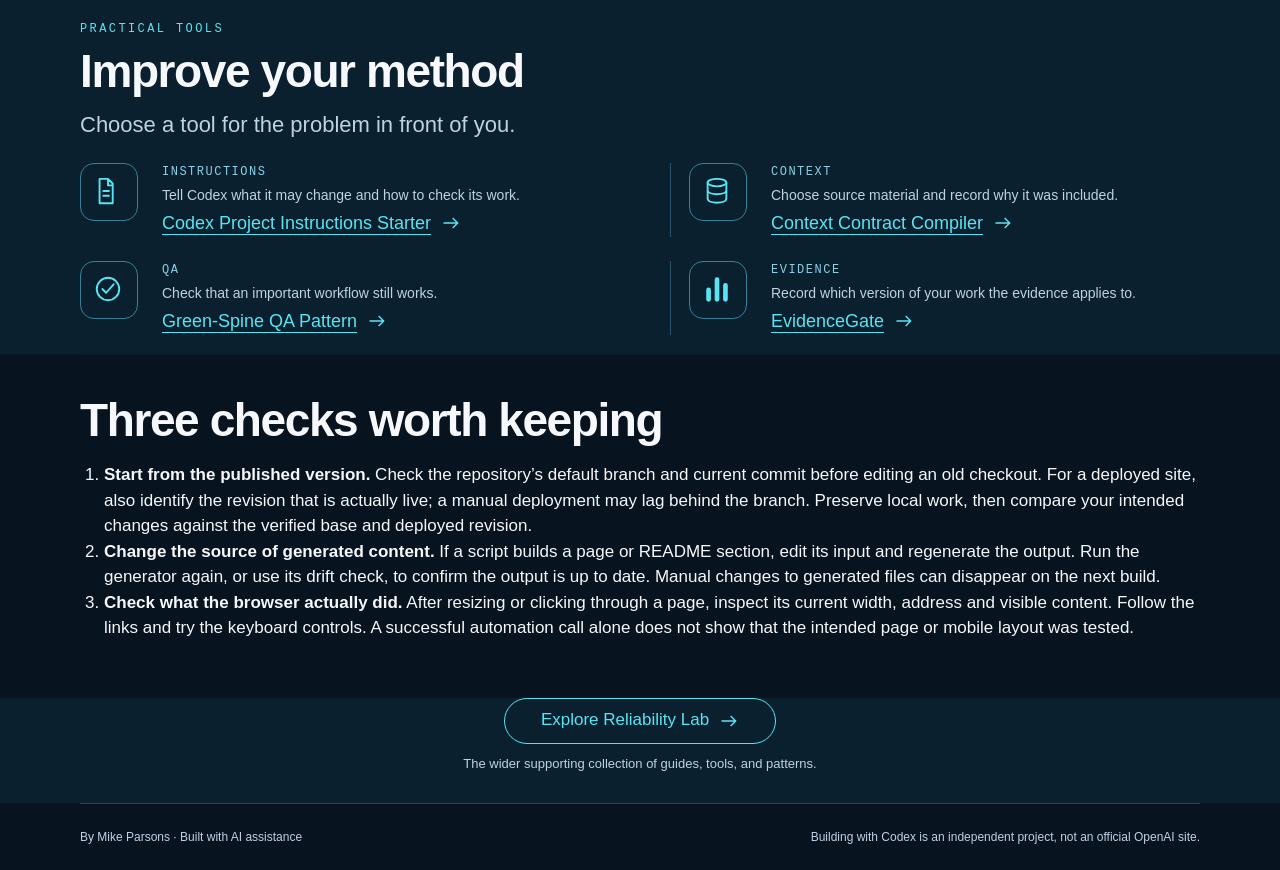
==== commit 35fce9e6: "Add practical checks for publishing and browser verification" ====
--- a/site/index.html
+++ b/site/index.html
@@ -19,6 +19,7 @@
 <section id="work" class="work wrap" aria-labelledby="work-title"><p class="eyebrow">Three worked examples</p><h2 id="work-title">Work delivered</h2><p class="intro">Start with a small API change that went through maintainer review. Then try the validation example or compare two build records.</p><div class="case-grid"><article class="case-card"><p class="eyebrow">Case 01</p><h3><a href="cases/inspect-ai.html">Adding S3 ETag support to Inspect AI</a></h3><p>An S3 write needed to return its change token. Follow the API change, a compatibility repair and the accepted merge.</p><p class="source-label">Public review and merge record</p></article><article class="case-card"><p class="eyebrow">Case 02</p><h3><a href="cases/validation-repair.html">Why the validation check missed an unchanged file</a></h3><p>A check scanned edited files but expected a marker in an unchanged file. Try a small Python example to see the difference.</p><p class="source-label">Author-reported local account</p></article><article class="case-card"><p class="eyebrow">Case 03</p><h3><a href="cases/bazel-evidence.html">Why a successful build target doesn’t prove an output exists</a></h3><p>A build log names an output. Compare a complete log with a cut-short copy to see what each supports.</p><p class="source-label">Pinned public synthetic evidence</p></article></div><p class="overview-note">AI-assisted work, with review and repairs. These cases do not establish speed, productivity or general capability.</p></section>
 <section id="start" class="wrap section" aria-labelledby="start-title"><p class="eyebrow">Learn by doing</p><h2 id="start-title">Start building</h2><p class="intro">New to AI-assisted work? Start with the handbook. Already have a task in mind? Try the starter.</p><ol class="routes"><li><span class="number" aria-hidden="true">01</span><div><h3>Agent Operator Handbook</h3><p>Decide what to ask for, what information to provide, and how to check the answer.</p><a href="https://github.com/TheDarkniteFalls/agent-operator-handbook">Read the handbook<svg class="arrow" aria-hidden="true" viewBox="0 0 24 24" fill="none" stroke="currentColor" stroke-width="1.7"><path d="M3 12h17m-6-6 6 6-6 6"/></svg></a></div></li><li><span class="number" aria-hidden="true">02</span><div><h3>Reliable AI Work Starter</h3><p>Write down one recurring task and the checks you will use to decide whether it worked.</p><a href="https://github.com/TheDarkniteFalls/reliable-ai-work-starter">Use the starter<svg class="arrow" aria-hidden="true" viewBox="0 0 24 24" fill="none" stroke="currentColor" stroke-width="1.7"><path d="M3 12h17m-6-6 6 6-6 6"/></svg></a></div></li></ol></section>
 <section id="method" class="wrap section method" aria-labelledby="method-title"><div><p class="eyebrow">Practical tools</p><h2 id="method-title">Improve your method</h2><p class="intro">Choose a tool for the problem in front of you.</p></div><dl class="tools"><div><dt><svg class="tool-icon" aria-hidden="true" viewBox="0 0 32 32" fill="none" stroke="currentColor" stroke-width="2" stroke-linecap="round" stroke-linejoin="round"><path d="M7 3h9l5 5v21H7z M16 3v7h5 M11 16h6 M11 21h6"/></svg>Instructions</dt><dd><p>Tell Codex what it may change and how to check its work.</p><a href="https://github.com/TheDarkniteFalls/codex-project-instructions-starter">Codex Project Instructions Starter<svg class="arrow" aria-hidden="true" viewBox="0 0 24 24" fill="none" stroke="currentColor" stroke-width="1.7"><path d="M3 12h17m-6-6 6 6-6 6"/></svg></a></dd></div><div><dt><svg class="tool-icon" aria-hidden="true" viewBox="0 0 32 32" fill="none" stroke="currentColor" stroke-width="2" stroke-linecap="round" stroke-linejoin="round"><ellipse cx="16" cy="7" rx="10" ry="4"/><path d="M6 7v17c0 6 20 6 20 0V7 M6 15c0 6 20 6 20 0"/></svg>Context</dt><dd><p>Choose source material and record why it was included.</p><a href="https://github.com/TheDarkniteFalls/context-contract-compiler">Context Contract Compiler<svg class="arrow" aria-hidden="true" viewBox="0 0 24 24" fill="none" stroke="currentColor" stroke-width="1.7"><path d="M3 12h17m-6-6 6 6-6 6"/></svg></a></dd></div><div><dt><svg class="tool-icon" aria-hidden="true" viewBox="0 0 32 32" fill="none" stroke="currentColor" stroke-width="2" stroke-linecap="round" stroke-linejoin="round"><circle cx="16" cy="16" r="12"/><path d="m10 16 4 4 8-9"/></svg>QA</dt><dd><p>Check that an important workflow still works.</p><a href="https://github.com/TheDarkniteFalls/green-spine-qa-pattern">Green-Spine QA Pattern<svg class="arrow" aria-hidden="true" viewBox="0 0 24 24" fill="none" stroke="currentColor" stroke-width="1.7"><path d="M3 12h17m-6-6 6 6-6 6"/></svg></a></dd></div><div><dt><svg class="tool-icon" aria-hidden="true" viewBox="0 0 32 32" fill="none" stroke="currentColor" stroke-width="2" stroke-linecap="round" stroke-linejoin="round"><path d="M7 27V17 M16 27V6 M25 27V12" stroke-width="5"/></svg>Evidence</dt><dd><p>Record which version of your work the evidence applies to.</p><a href="https://github.com/TheDarkniteFalls/evidencegate">EvidenceGate<svg class="arrow" aria-hidden="true" viewBox="0 0 24 24" fill="none" stroke="currentColor" stroke-width="1.7"><path d="M3 12h17m-6-6 6 6-6 6"/></svg></a></dd></div></dl></section>
+<section class="wrap section" aria-labelledby="checks-title"><h2 id="checks-title">Three checks worth keeping</h2><ol class="reading-list"><li><strong>Start from the published version.</strong> Check the repository’s default branch and current commit before editing an old checkout. For a deployed site, also identify the revision that is actually live; a manual deployment may lag behind the branch. Preserve local work, then compare your intended changes against the verified base and deployed revision.</li><li><strong>Change the source of generated content.</strong> If a script builds a page or README section, edit its input and regenerate the output. Run the generator again, or use its drift check, to confirm the output is up to date. Manual changes to generated files can disappear on the next build.</li><li><strong>Check what the browser actually did.</strong> After resizing or clicking through a page, inspect its current width, address and visible content. Follow the links and try the keyboard controls. A successful automation call alone does not show that the intended page or mobile layout was tested.</li></ol></section>
 <aside class="lab wrap"><div><h2><a class="button outline" href="https://github.com/TheDarkniteFalls/local-assistant-reliability-lab">Explore Reliability Lab<svg class="arrow" aria-hidden="true" viewBox="0 0 24 24" fill="none" stroke="currentColor" stroke-width="1.7"><path d="M3 12h17m-6-6 6 6-6 6"/></svg></a></h2><p>The wider supporting collection of guides, tools, and patterns.</p></div></aside>
 </main>
 <footer class="wrap"><p>By Mike Parsons · Built with AI assistance</p><p>Building with Codex is an independent project, not an official OpenAI site.</p></footer>
